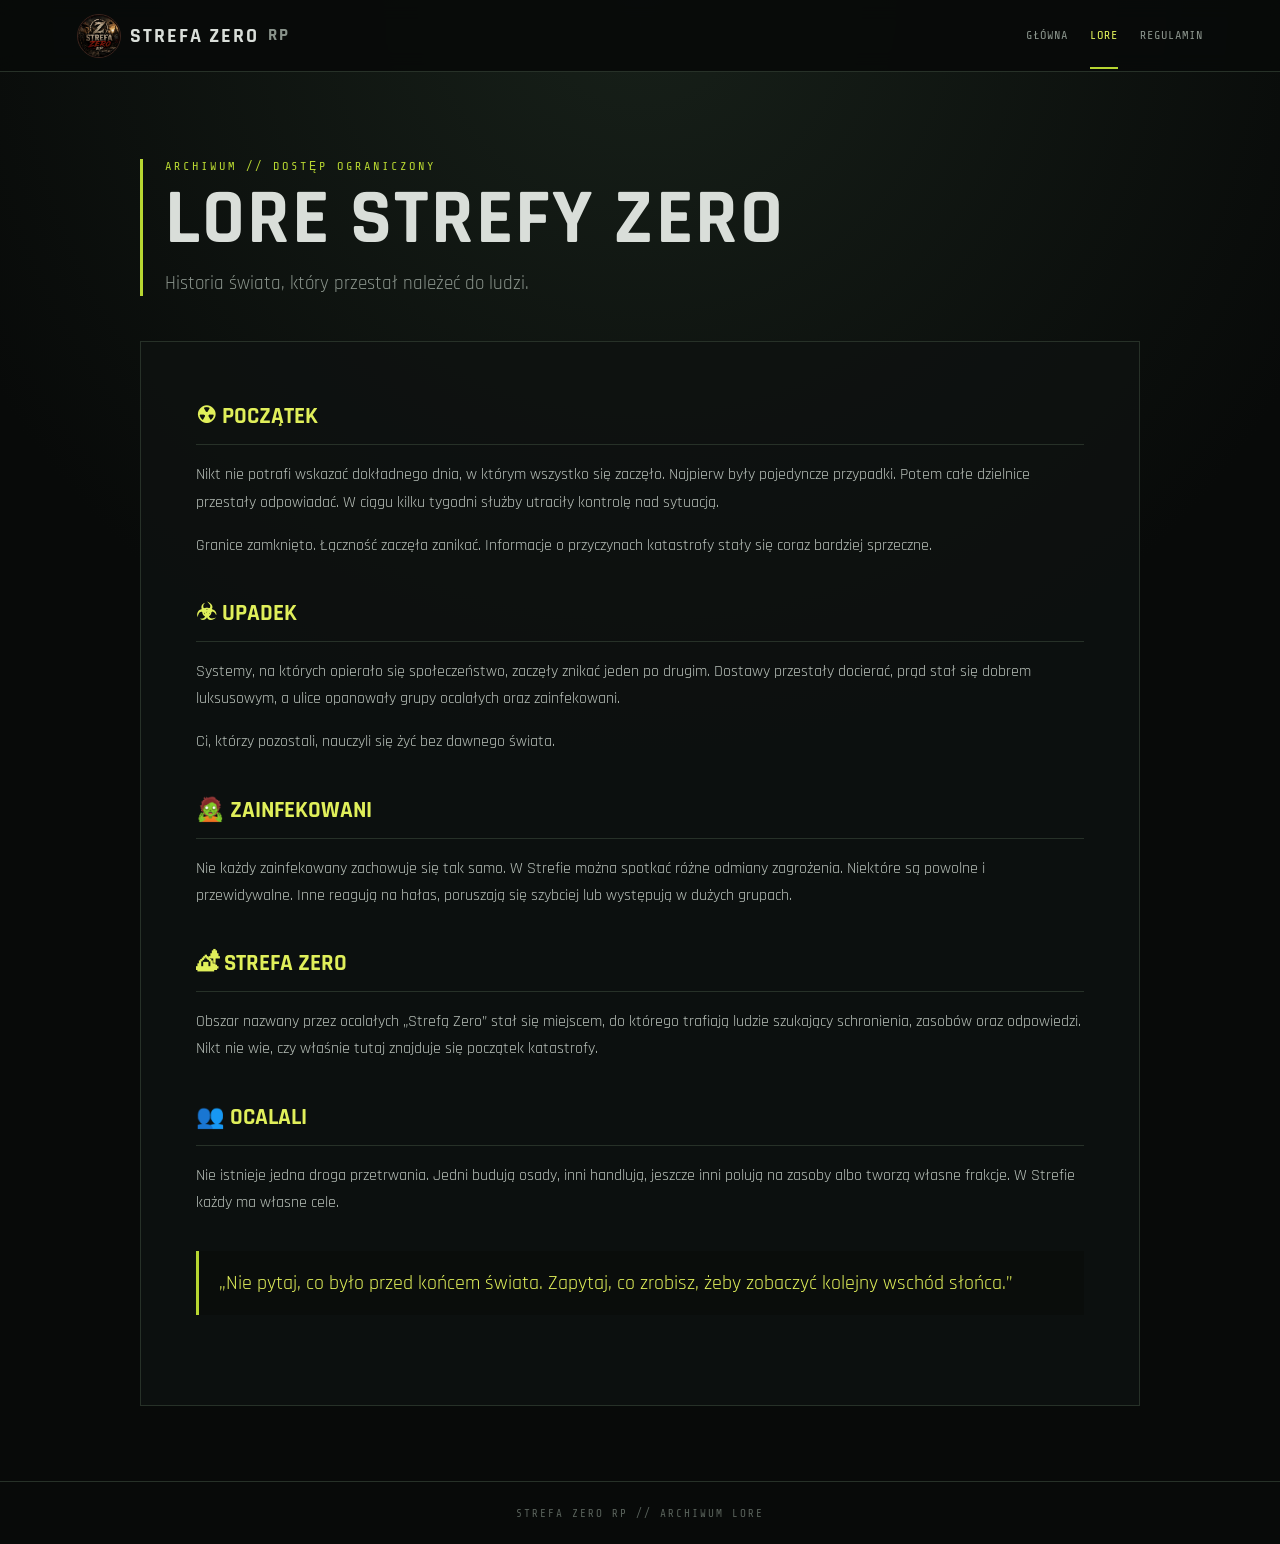
==== lore.html @ 2e45bdfa "Add files via upload" ====
<!DOCTYPE html>
<html lang="pl">
<head>
  <meta charset="UTF-8">
  <meta name="viewport" content="width=device-width, initial-scale=1.0">
  <title>Strefa Zero RP — Lore</title>
  <link rel="stylesheet" href="css/style.css">
</head>
<body>
<header class="topbar">
  <a class="brand" href="index.html"><img src="assets/logo.png" alt="Strefa Zero RP Logo"> <span>STREFA ZERO</span> <small>RP</small></a>
  <nav><a href="index.html">GŁÓWNA</a><a class="active" href="lore.html">LORE</a><a href="regulamin.html">REGULAMIN</a></nav>
</header>
<main class="page">
  <div class="page-title"><p class="eyebrow">ARCHIWUM // DOSTĘP OGRANICZONY</p><h1>LORE STREFY ZERO</h1><p>Historia świata, który przestał należeć do ludzi.</p></div>
  <article class="document">
    <h2>☢ POCZĄTEK</h2>
    <p>Nikt nie potrafi wskazać dokładnego dnia, w którym wszystko się zaczęło. Najpierw były pojedyncze przypadki. Potem całe dzielnice przestały odpowiadać. W ciągu kilku tygodni służby utraciły kontrolę nad sytuacją.</p>
    <p>Granice zamknięto. Łączność zaczęła zanikać. Informacje o przyczynach katastrofy stały się coraz bardziej sprzeczne.</p>

    <h2>☣ UPADEK</h2>
    <p>Systemy, na których opierało się społeczeństwo, zaczęły znikać jeden po drugim. Dostawy przestały docierać, prąd stał się dobrem luksusowym, a ulice opanowały grupy ocalałych oraz zainfekowani.</p>
    <p>Ci, którzy pozostali, nauczyli się żyć bez dawnego świata.</p>

    <h2>🧟 ZAINFEKOWANI</h2>
    <p>Nie każdy zainfekowany zachowuje się tak samo. W Strefie można spotkać różne odmiany zagrożenia. Niektóre są powolne i przewidywalne. Inne reagują na hałas, poruszają się szybciej lub występują w dużych grupach.</p>

    <h2>🏕 STREFA ZERO</h2>
    <p>Obszar nazwany przez ocalałych „Strefą Zero” stał się miejscem, do którego trafiają ludzie szukający schronienia, zasobów oraz odpowiedzi. Nikt nie wie, czy właśnie tutaj znajduje się początek katastrofy.</p>

    <h2>👥 OCALALI</h2>
    <p>Nie istnieje jedna droga przetrwania. Jedni budują osady, inni handlują, jeszcze inni polują na zasoby albo tworzą własne frakcje. W Strefie każdy ma własne cele.</p>

    <blockquote>„Nie pytaj, co było przed końcem świata. Zapytaj, co zrobisz, żeby zobaczyć kolejny wschód słońca.”</blockquote>
  </article>
</main>
<footer>STREFA ZERO RP // ARCHIWUM LORE</footer>
<script src="js/script.js"></script>
</body>
</html>
---- css/style.css ----
@import url('https://fonts.googleapis.com/css2?family=Rajdhani:wght@400;500;600;700&family=Share+Tech+Mono&display=swap');

:root{
  --bg:#080a09; --panel:#0e1210; --panel2:#121713; --line:#273128;
  --text:#d9ded9; --muted:#89938b; --acid:#b7d631; --acid2:#e0ef5a;
  --red:#d94a45; --orange:#d8943b;
}
*{box-sizing:border-box}
html{scroll-behavior:smooth}
body{margin:0;background:radial-gradient(circle at 50% 0%,#172019 0,#080a09 45%);color:var(--text);font-family:Rajdhani,Arial,sans-serif;min-height:100vh}
body:before{content:"";position:fixed;inset:0;pointer-events:none;background:repeating-linear-gradient(0deg,rgba(255,255,255,.015) 0,rgba(255,255,255,.015) 1px,transparent 1px,transparent 4px);opacity:.35;z-index:5}
a{color:inherit;text-decoration:none}
.topbar{height:72px;border-bottom:1px solid var(--line);display:flex;align-items:center;justify-content:space-between;padding:0 6%;background:rgba(8,10,9,.92);position:sticky;top:0;z-index:10;backdrop-filter:blur(10px)}
.brand{display:flex;align-items:center;gap:9px;font-weight:700;letter-spacing:2px;font-size:20px}.brand img{width:44px;height:44px;object-fit:contain;border-radius:50%;border:1px solid #3a241d}.brand span{color:var(--text)}.brand small{color:var(--muted)}
nav{display:flex;gap:22px}nav a{font-family:"Share Tech Mono",monospace;font-size:12px;color:var(--muted);letter-spacing:1px;padding:25px 0;border-bottom:2px solid transparent}nav a:hover,nav a.active{color:var(--acid2);border-color:var(--acid)}
.hero{position:relative;min-height:620px;display:flex;align-items:center;padding:90px 9%;overflow:hidden;background:linear-gradient(90deg,rgba(8,10,9,.98),rgba(8,10,9,.72),rgba(8,10,9,.98))}
.hero:after{content:"☢";position:absolute;right:8%;font-size:360px;color:rgba(183,214,49,.035);transform:rotate(-12deg)}
.hero-content{max-width:760px;position:relative;z-index:2}.eyebrow{font-family:"Share Tech Mono",monospace;color:var(--acid);letter-spacing:3px;font-size:12px}
h1{font-size:clamp(48px,8vw,100px);line-height:.85;margin:18px 0;font-weight:700;letter-spacing:2px}h1 span{color:var(--acid)}
.lead{font-size:21px;color:var(--muted);max-width:650px;line-height:1.45}
.actions{display:flex;gap:14px;flex-wrap:wrap;margin-top:32px}
.btn{display:inline-flex;align-items:center;justify-content:center;border:1px solid var(--line);background:#0b0e0c;color:var(--text);padding:14px 20px;font-family:"Share Tech Mono",monospace;font-size:12px;letter-spacing:1px;cursor:pointer;transition:.2s}
.btn:hover{border-color:var(--acid);color:var(--acid2);transform:translateY(-2px)}.btn.primary{background:var(--acid);border-color:var(--acid);color:#10130d;font-weight:bold}.btn.primary:hover{background:var(--acid2);color:#080a09}
.hazard{position:absolute;right:6%;bottom:30px;color:#465046;font-family:"Share Tech Mono",monospace;font-size:11px;letter-spacing:2px}
.grid{display:grid;grid-template-columns:repeat(3,1fr);gap:18px;padding:70px 9%;max-width:1300px;margin:auto}
.card{border:1px solid var(--line);background:linear-gradient(145deg,#111612,#0b0e0c);padding:30px;min-height:220px}.icon{font-size:35px;color:var(--acid)}.card h2{font-size:23px;margin:18px 0 8px}.card p{color:var(--muted);line-height:1.6}
.terminal{max-width:1080px;margin:20px auto 80px;border:1px solid var(--line);background:#050705;padding:25px;font-family:"Share Tech Mono",monospace;color:#8c978d}.terminal-head{color:var(--acid);border-bottom:1px solid var(--line);padding-bottom:12px;margin-bottom:15px}.ok{color:var(--acid)}.warn{color:var(--orange)}.danger{color:var(--red)}
.page{max-width:1050px;margin:auto;padding:75px 25px}.page-title{margin-bottom:45px;border-left:3px solid var(--acid);padding-left:22px}.page-title h1{font-size:clamp(42px,7vw,78px);margin:10px 0}.page-title p:last-child{color:var(--muted);font-size:19px}
.document{border:1px solid var(--line);background:rgba(14,18,16,.82);padding:clamp(25px,5vw,55px);line-height:1.7}.document h2{color:var(--acid2);font-size:23px;margin:35px 0 12px;border-bottom:1px solid var(--line);padding-bottom:8px}.document h2:first-child{margin-top:0}.document p,.document li{color:#b8c0b9}.document ul{padding-left:25px}.document blockquote{border-left:3px solid var(--acid);padding:15px 20px;margin:35px 0;color:var(--acid2);font-size:20px;background:#0a0d0b}
.accept-box{margin-top:50px;padding:25px;border:1px solid var(--acid);background:rgba(183,214,49,.035);text-align:center}.accept-box strong{font-family:"Share Tech Mono",monospace;color:var(--acid)}
.center{min-height:calc(100vh - 145px);display:grid;place-items:center}.verify-card{max-width:620px;text-align:center;border:1px solid var(--line);background:#0e1210;padding:55px 40px}.big-symbol{font-size:80px;color:var(--acid);text-shadow:0 0 35px rgba(183,214,49,.15)}.verify-card h1{font-size:48px}.verify-card p{color:var(--muted);font-size:18px;line-height:1.5}.check{display:flex;text-align:left;gap:12px;align-items:flex-start;margin:30px 0;padding:18px;background:#090c0a;border:1px solid var(--line);color:#c4cbc5}.check input{accent-color:var(--acid);width:18px;height:18px}.verify-card button:disabled{opacity:.35;cursor:not-allowed;transform:none}.small{font-size:12px!important;color:#687169!important;margin-top:25px}
footer{border-top:1px solid var(--line);padding:25px 6%;text-align:center;color:#59625b;font:11px "Share Tech Mono",monospace;letter-spacing:2px}
@media(max-width:800px){.topbar{height:auto;padding:15px 5%;align-items:flex-start;gap:15px;flex-direction:column}nav{width:100%;gap:14px;overflow-x:auto}nav a{padding:8px 0;white-space:nowrap}.hero{padding:75px 7%;min-height:560px}.grid{grid-template-columns:1fr;padding:50px 7%}.hazard{display:none}.document{padding:25px}.verify-card{padding:40px 22px}.verify-card h1{font-size:38px}}
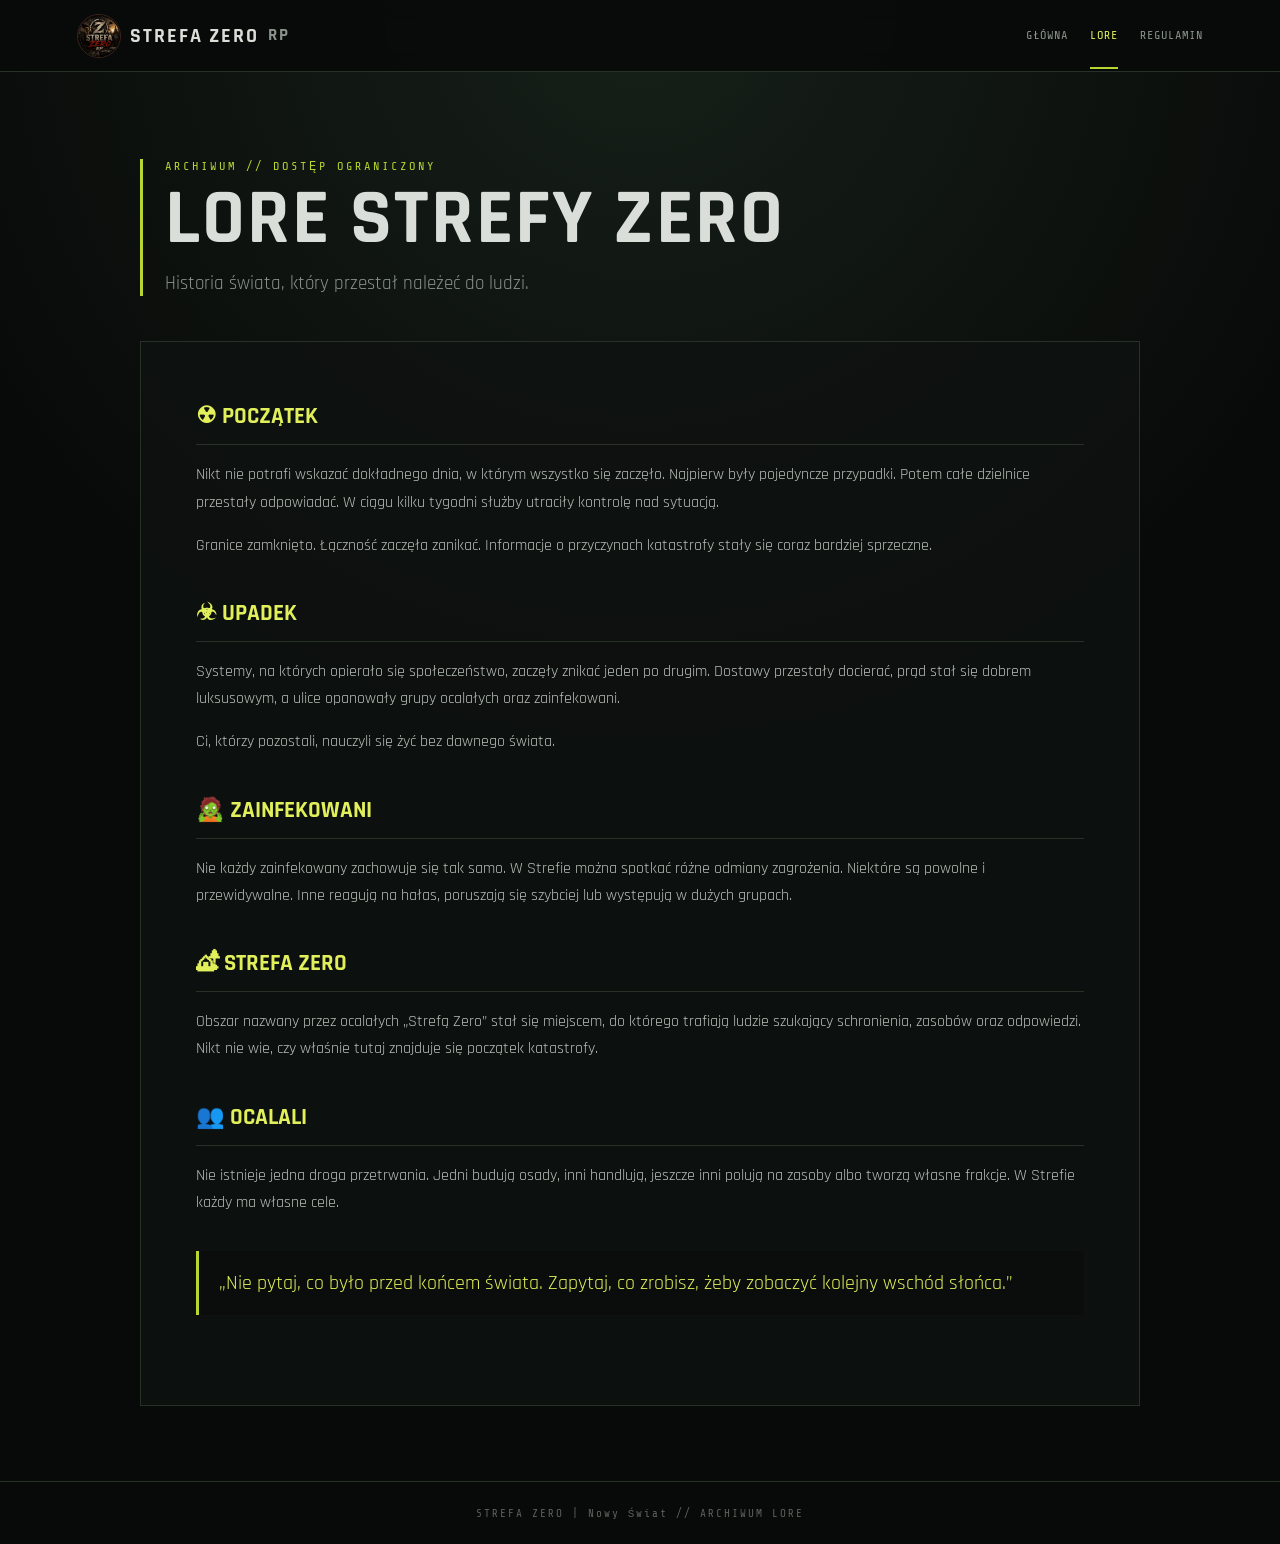
==== commit ca2ff4af: "Update title and footer in lore.html" ====
--- a/lore.html
+++ b/lore.html
@@ -3,7 +3,7 @@
 <head>
   <meta charset="UTF-8">
   <meta name="viewport" content="width=device-width, initial-scale=1.0">
-  <title>Strefa Zero RP — Lore</title>
+  <title>Strefa Zero| Nowy Świat — Lore</title>
   <link rel="stylesheet" href="css/style.css">
 </head>
 <body>
@@ -34,7 +34,7 @@
     <blockquote>„Nie pytaj, co było przed końcem świata. Zapytaj, co zrobisz, żeby zobaczyć kolejny wschód słońca.”</blockquote>
   </article>
 </main>
-<footer>STREFA ZERO RP // ARCHIWUM LORE</footer>
+<footer>STREFA ZERO | Nowy Świat // ARCHIWUM LORE</footer>
 <script src="js/script.js"></script>
 </body>
 </html>
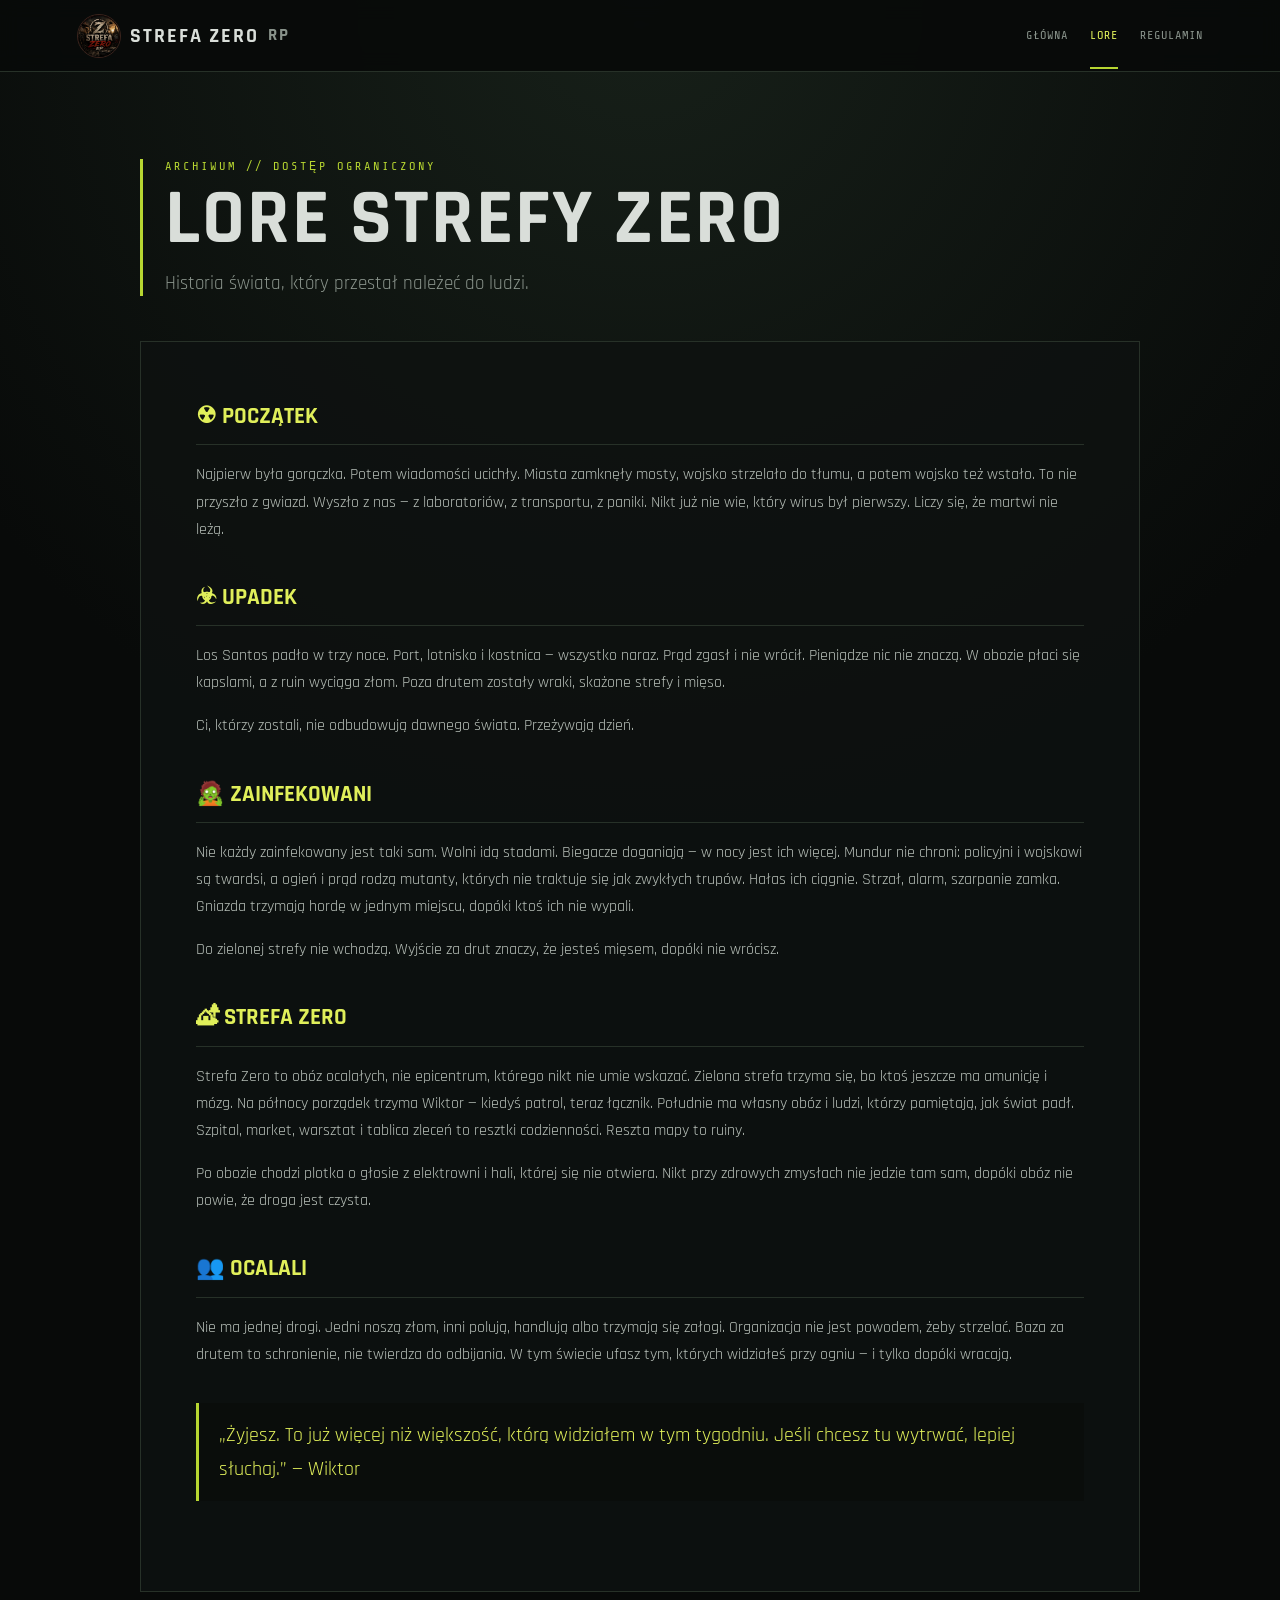
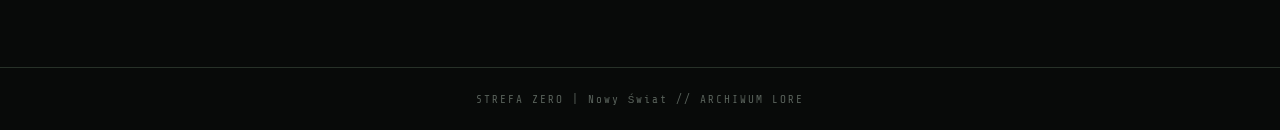
==== commit d3eae62c: "Add files via upload" ====
--- a/lore.html
+++ b/lore.html
@@ -15,23 +15,24 @@
   <div class="page-title"><p class="eyebrow">ARCHIWUM // DOSTĘP OGRANICZONY</p><h1>LORE STREFY ZERO</h1><p>Historia świata, który przestał należeć do ludzi.</p></div>
   <article class="document">
     <h2>☢ POCZĄTEK</h2>
-    <p>Nikt nie potrafi wskazać dokładnego dnia, w którym wszystko się zaczęło. Najpierw były pojedyncze przypadki. Potem całe dzielnice przestały odpowiadać. W ciągu kilku tygodni służby utraciły kontrolę nad sytuacją.</p>
-    <p>Granice zamknięto. Łączność zaczęła zanikać. Informacje o przyczynach katastrofy stały się coraz bardziej sprzeczne.</p>
+    <p>Najpierw była gorączka. Potem wiadomości ucichły. Miasta zamknęły mosty, wojsko strzelało do tłumu, a potem wojsko też wstało. To nie przyszło z gwiazd. Wyszło z nas — z laboratoriów, z transportu, z paniki. Nikt już nie wie, który wirus był pierwszy. Liczy się, że martwi nie leżą.</p>
 
     <h2>☣ UPADEK</h2>
-    <p>Systemy, na których opierało się społeczeństwo, zaczęły znikać jeden po drugim. Dostawy przestały docierać, prąd stał się dobrem luksusowym, a ulice opanowały grupy ocalałych oraz zainfekowani.</p>
-    <p>Ci, którzy pozostali, nauczyli się żyć bez dawnego świata.</p>
+    <p>Los Santos padło w trzy noce. Port, lotnisko i kostnica — wszystko naraz. Prąd zgasł i nie wrócił. Pieniądze nic nie znaczą. W obozie płaci się kapslami, a z ruin wyciąga złom. Poza drutem zostały wraki, skażone strefy i mięso.</p>
+    <p>Ci, którzy zostali, nie odbudowują dawnego świata. Przeżywają dzień.</p>
 
     <h2>🧟 ZAINFEKOWANI</h2>
-    <p>Nie każdy zainfekowany zachowuje się tak samo. W Strefie można spotkać różne odmiany zagrożenia. Niektóre są powolne i przewidywalne. Inne reagują na hałas, poruszają się szybciej lub występują w dużych grupach.</p>
+    <p>Nie każdy zainfekowany jest taki sam. Wolni idą stadami. Biegacze doganiają — w nocy jest ich więcej. Mundur nie chroni: policyjni i wojskowi są twardsi, a ogień i prąd rodzą mutanty, których nie traktuje się jak zwykłych trupów. Hałas ich ciągnie. Strzał, alarm, szarpanie zamka. Gniazda trzymają hordę w jednym miejscu, dopóki ktoś ich nie wypali.</p>
+    <p>Do zielonej strefy nie wchodzą. Wyjście za drut znaczy, że jesteś mięsem, dopóki nie wrócisz.</p>
 
     <h2>🏕 STREFA ZERO</h2>
-    <p>Obszar nazwany przez ocalałych „Strefą Zero” stał się miejscem, do którego trafiają ludzie szukający schronienia, zasobów oraz odpowiedzi. Nikt nie wie, czy właśnie tutaj znajduje się początek katastrofy.</p>
+    <p>Strefa Zero to obóz ocalałych, nie epicentrum, którego nikt nie umie wskazać. Zielona strefa trzyma się, bo ktoś jeszcze ma amunicję i mózg. Na północy porządek trzyma Wiktor — kiedyś patrol, teraz łącznik. Południe ma własny obóz i ludzi, którzy pamiętają, jak świat padł. Szpital, market, warsztat i tablica zleceń to resztki codzienności. Reszta mapy to ruiny.</p>
+    <p>Po obozie chodzi plotka o głosie z elektrowni i hali, której się nie otwiera. Nikt przy zdrowych zmysłach nie jedzie tam sam, dopóki obóz nie powie, że droga jest czysta.</p>
 
     <h2>👥 OCALALI</h2>
-    <p>Nie istnieje jedna droga przetrwania. Jedni budują osady, inni handlują, jeszcze inni polują na zasoby albo tworzą własne frakcje. W Strefie każdy ma własne cele.</p>
+    <p>Nie ma jednej drogi. Jedni noszą złom, inni polują, handlują albo trzymają się załogi. Organizacja nie jest powodem, żeby strzelać. Baza za drutem to schronienie, nie twierdza do odbijania. W tym świecie ufasz tym, których widziałeś przy ogniu — i tylko dopóki wracają.</p>
 
-    <blockquote>„Nie pytaj, co było przed końcem świata. Zapytaj, co zrobisz, żeby zobaczyć kolejny wschód słońca.”</blockquote>
+    <blockquote>„Żyjesz. To już więcej niż większość, którą widziałem w tym tygodniu. Jeśli chcesz tu wytrwać, lepiej słuchaj.” — Wiktor</blockquote>
   </article>
 </main>
 <footer>STREFA ZERO | Nowy Świat // ARCHIWUM LORE</footer>
